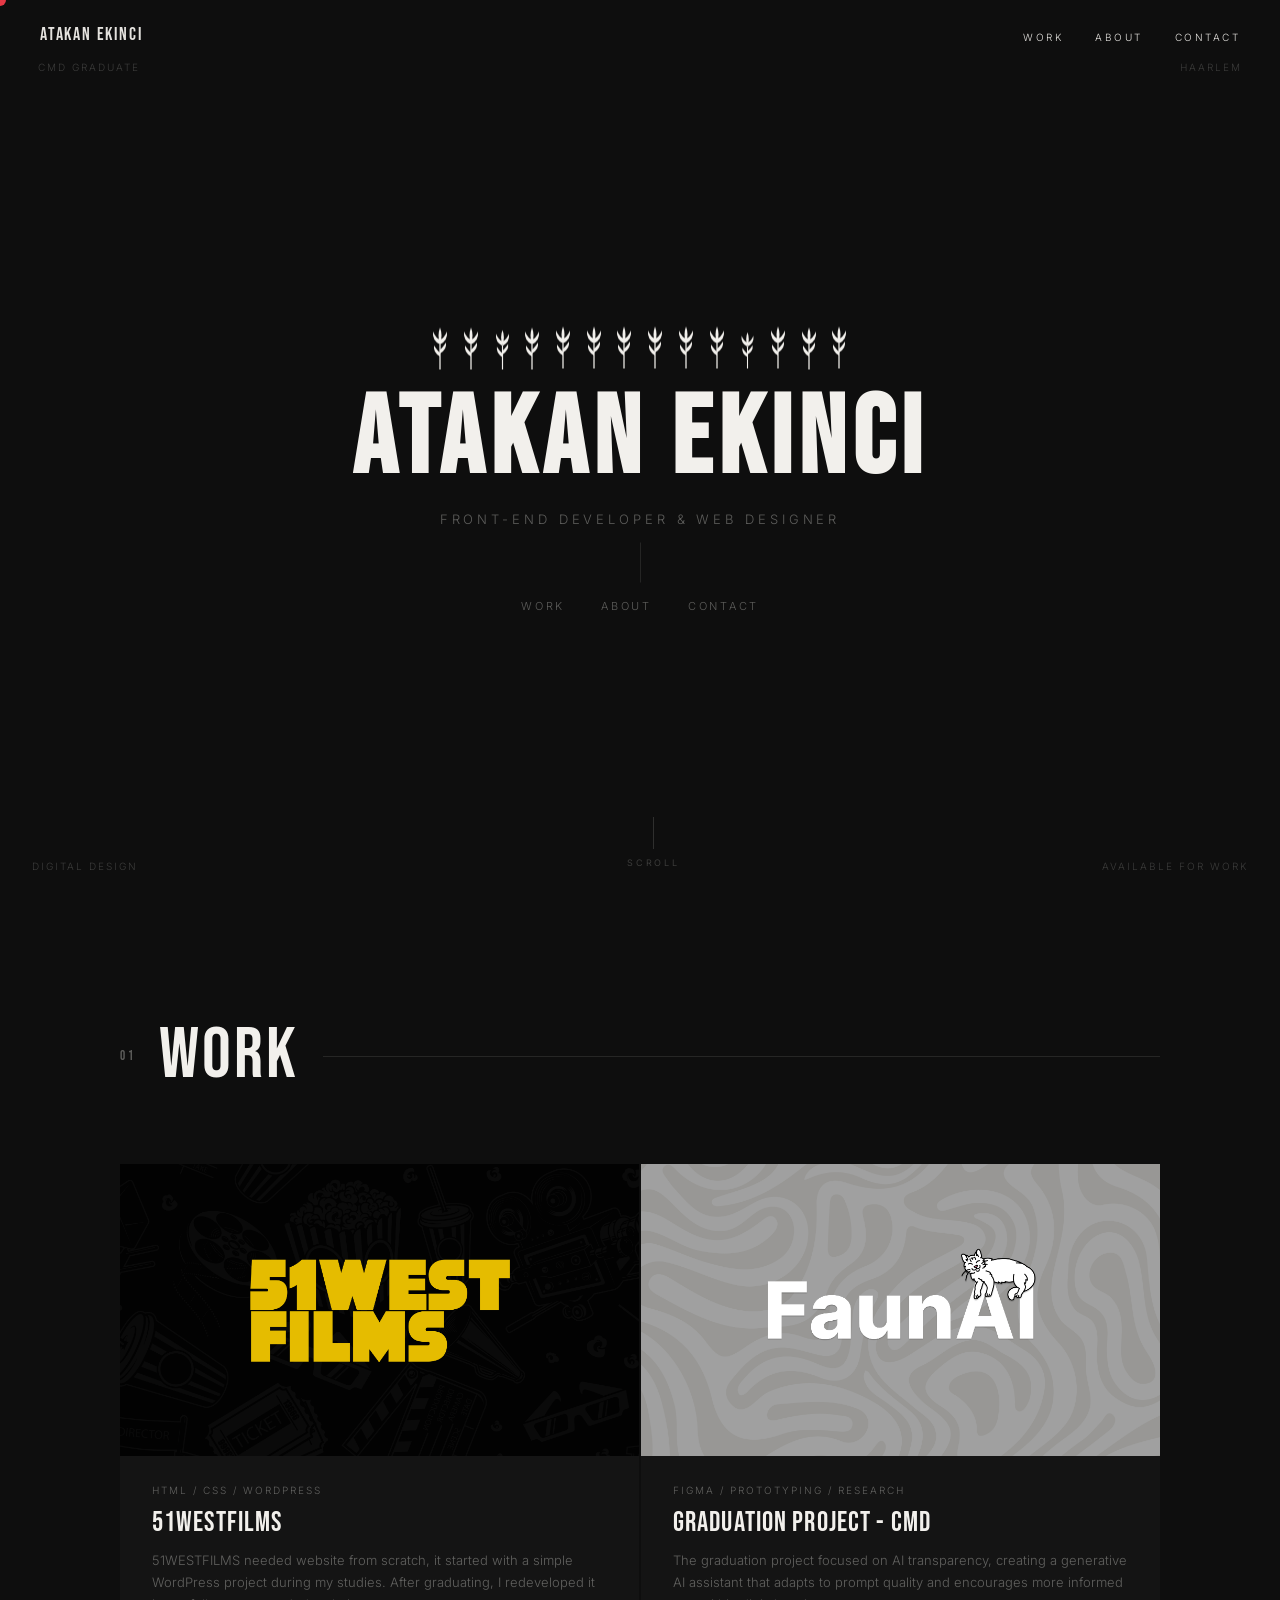
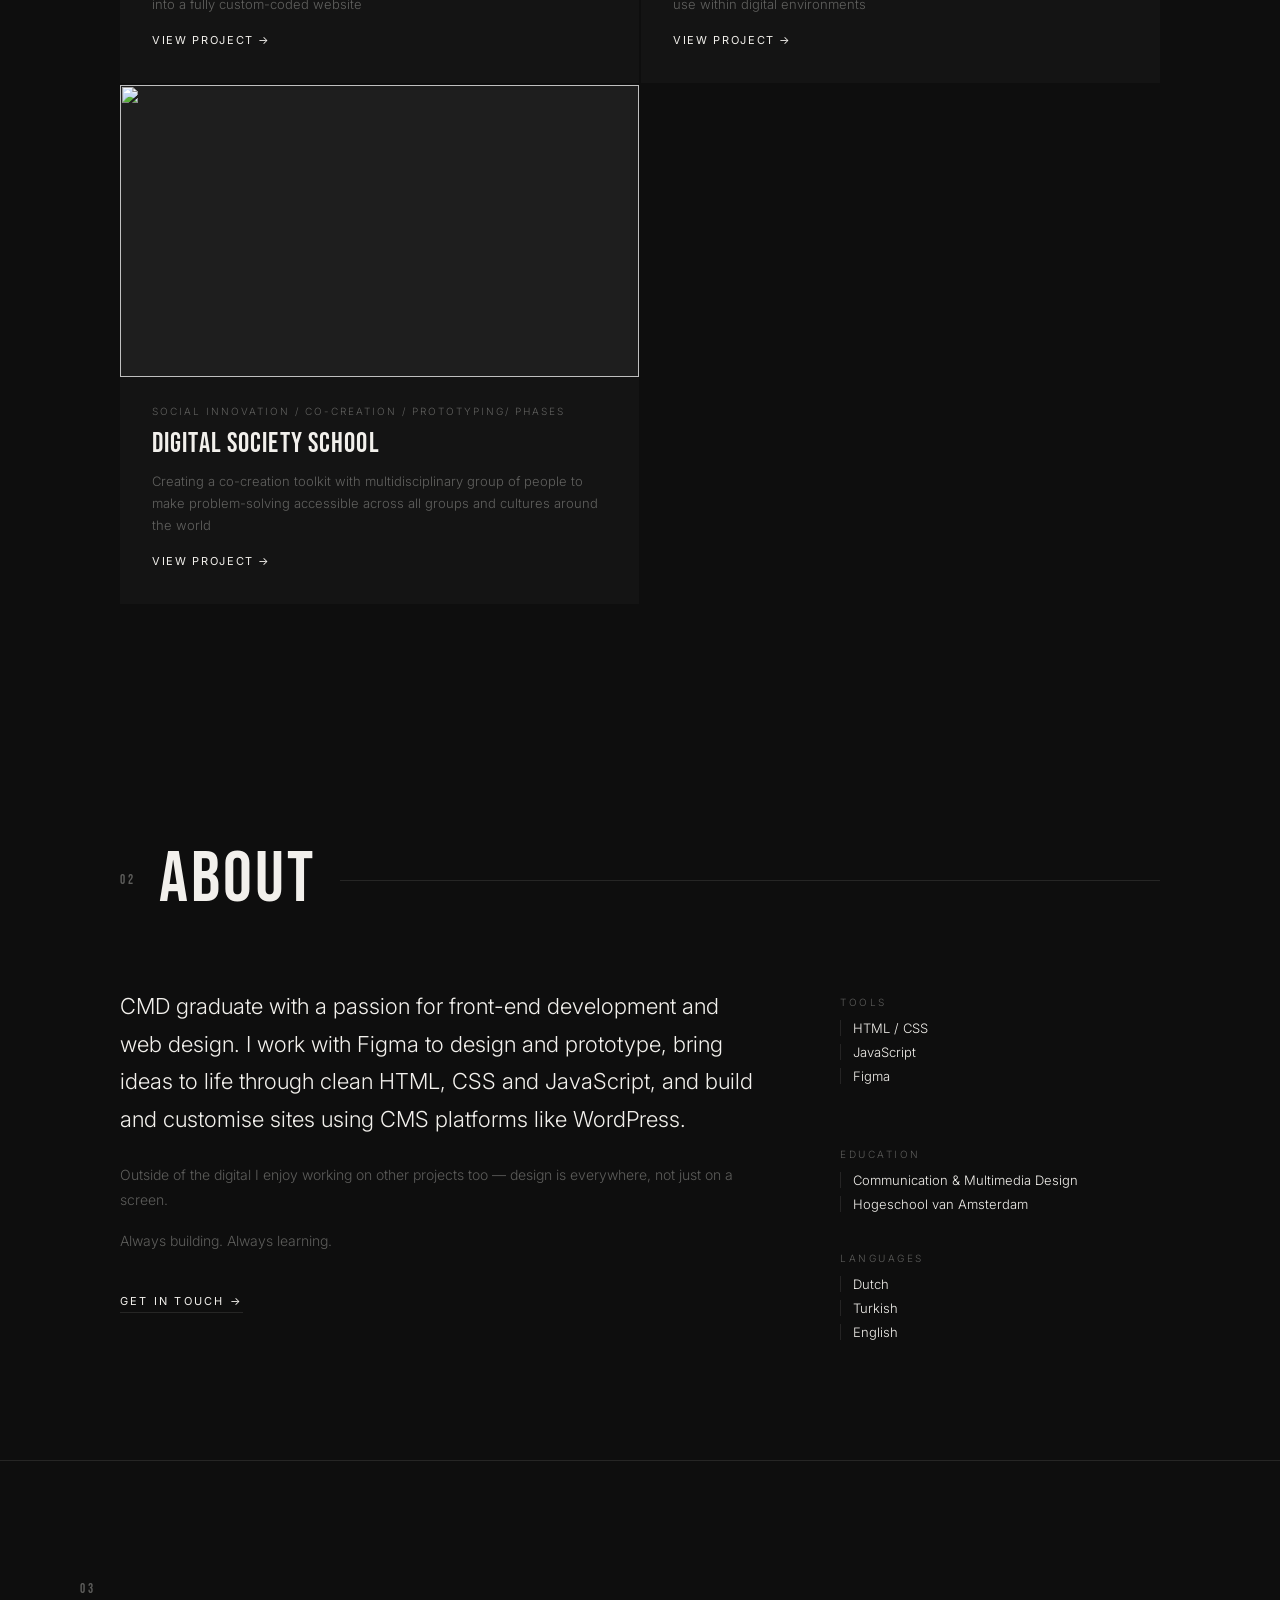
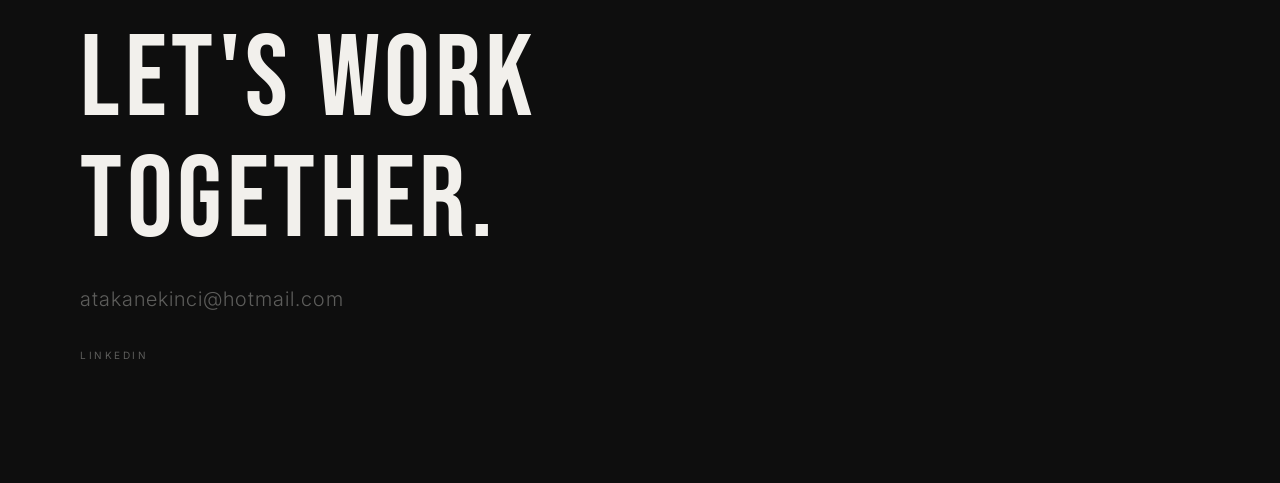
==== index.html @ c842e111 "Add files via upload" ====
<!DOCTYPE html>
<html lang="en">
<head>
  <meta charset="UTF-8">
  <meta name="viewport" content="width=device-width, initial-scale=1.0">
  <title>Portfolio</title>
  <link href="https://fonts.googleapis.com/css2?family=Bebas+Neue&family=Inter:wght@300;400&display=swap" rel="stylesheet">
  <link rel="stylesheet" href="style.css">
</head>
<body>

  <div class="cursor" id="cursor"></div>

  <header class="site-nav">
    <a href="index.html" class="site-nav-name">Atakan Ekinci</a>
    <nav>
      <ul class="site-nav-links">
        <li><a href="#work">Work</a></li>
        <li><a href="#about">About</a></li>
        <li><a href="#contact">Contact</a></li>
      </ul>
    </nav>
  </header>

  <!-- ─── HERO ─── -->
  <section class="page" id="hero">

      <video class="bg-video" autoplay muted loop playsinline>
    <source src="videos/background.mp4" type="video/mp4">
  </video>
  


  

    <p class="corner tl" aria-hidden="true">CMD Graduate</p>
    <p class="corner tr" aria-hidden="true">Haarlem</p>
    <p class="corner bl" aria-hidden="true">Digital Design</p>
    <p class="corner br" aria-hidden="true">Available for work</p>

    <div class="center">
          <div class="bars" aria-hidden="true">
      <span class="tulip"></span>
      <span class="tulip"></span>
      <span class="tulip"></span>
      <span class="tulip"></span>
      <span class="tulip"></span>
      <span class="tulip"></span>
      <span class="tulip"></span>
      <span class="tulip"></span>
      <span class="tulip"></span>
      <span class="tulip"></span>
      <span class="tulip"></span>
      <span class="tulip"></span>
      <span class="tulip"></span>
      <span class="tulip"></span>
    </div>

      <h1 class="name">Atakan Ekinci</h1>
      <p class="hero-title">Front-end Developer &amp; Web Designer</p>
      <span class="divider" aria-hidden="true"></span>
      <nav class="nav" aria-label="Page sections">
        <a href="#work">Work</a>
        <a href="#about">About</a>
        <a href="#contact">Contact</a>
      </nav>

    </div>

    <div class="scroll-hint" aria-hidden="true">
      <span class="scroll-line"></span>
      <span>Scroll</span>
    </div>

  </section>

  <main>

    <!-- ─── WORK ─── -->
    <section class="section" id="work">
      <header class="section-header">
        <span class="section-number">01</span>
        <h2 class="section-title">Work</h2>
        <span class="section-line" aria-hidden="true"></span>
      </header>

      <ul class="projects-grid">

        <li>
          <a href="project.html" class="project-card">
            <figure class="project-img placeholder"><img src="images/51WEST.png"></figure>
            <div class="project-info">
              <span class="project-tag">HTML / CSS / Wordpress </span>
              <h3 class="project-name">51WESTFILMS</h3>
              <p class="project-desc">51WESTFILMS needed website from scratch, it started with a simple WordPress project during my studies. After graduating, I redeveloped it into a fully custom-coded website</p>
              <span class="project-link">View project →</span>
            </div>
          </a>
        </li>

        <li>
          <a href="project.html" class="project-card">
            <figure class="project-img placeholder"><img src="images/FAUN.png"></figure>
            <div class="project-info">
              <span class="project-tag">Figma / Prototyping / Research</span>
              <h3 class="project-name">Graduation Project - CMD</h3>
              <p class="project-desc">The graduation project focused on AI transparency, creating a generative AI assistant that adapts to prompt quality and encourages more informed use within digital environments</p>
              <span class="project-link">View project →</span>
            </div>
          </a>
        </li>

        <li>
          <a href="project.html" class="project-card">
            <figure class="project-img placeholder"><img src="images/DSS.png"></figure>
            <div class="project-info">
              <span class="project-tag">Social Innovation / Co-creation / Prototyping/ Phases</span>
              <h3 class="project-name">Digital Society School</h3>
              <p class="project-desc">Creating a co-creation toolkit with multidisciplinary group of people to make problem-solving accessible across all groups and cultures around the world</p>
              <span class="project-link">View project →</span>
            </div>
          </a>
        </li>

            <li>
          <a href="project.html" class="project-card">
            <figure class="project-img placeholder"></figure>
            <div class="project-info">
              <span class="project-tag">Figma</span>
              <h3 class="project-name">Project Title</h3>
              <p class="project-desc"></p>
              <span class="project-link">View project →</span>
            </div>
          </a>
        </li>

      </ul>
    </section>

    <!-- ─── ABOUT ─── -->
    <section class="section" id="about">
      <header class="section-header">
        <span class="section-number">02</span>
        <h2 class="section-title">About</h2>
        <span class="section-line" aria-hidden="true"></span>
      </header>

      <div class="about-grid">
        <div class="about-text">
          <p class="about-intro">CMD graduate with a passion for front-end development and web design. I work with Figma to design and prototype, bring ideas to life through clean HTML, CSS and JavaScript, and build and customise sites using CMS platforms like WordPress.</p>
          <p class="about-body">Outside of the digital I enjoy working on other projects too — design is everywhere, not just on a screen.</p>
          <p class="about-body">Always building. Always learning.</p>
          <a href="#contact" class="about-cta">Get in touch →</a>
        </div>

        <aside class="about-aside">
          <dl class="skills-block">
            <dt class="skills-label">Tools</dt>
            <dd>
              <ul class="skills-list">
                <li>HTML / CSS</li>
                <li>JavaScript</li>
                <li>Figma</li>
                <li>WordPress</li>
              </ul>
            </dd>
          </dl>
          <dl class="skills-block">
            <dt class="skills-label">Education</dt>
            <dd>
              <ul class="skills-list">
                <li>Communication &amp; Multimedia Design</li>
                <li>Hogeschool van Amsterdam</li>
              </ul>
            </dd>
          </dl>
          <dl class="skills-block">
            <dt class="skills-label">Languages</dt>
            <dd>
              <ul class="skills-list">
                <li>Dutch</li>
                <li>Turkish</li>
                <li>English</li>
              </ul>
            </dd>
          </dl>
        </aside>
      </div>
    </section>

  </main>

  <!-- ─── CONTACT ─── -->
  <footer class="section--last" id="contact">
    <div class="contact-inner">
      <span class="section-number">03</span>
      <h2 class="contact-heading">Let's work<br>together.</h2>
      <a href="mailto:yourmail@email.com" class="contact-email">atakanekinci@hotmail.com</a>
      <ul class="contact-socials">
        <li><a href="#">LinkedIn</a></li>
      </ul>
    </div>
  </footer>

  <script>
    const cursor = document.getElementById('cursor');
    document.addEventListener('mousemove', e => {
      cursor.style.left = e.clientX + 'px';
      cursor.style.top  = e.clientY + 'px';
    });
  </script>

</body>
</html>
---- style.css ----
*, *::before, *::after { margin: 0; padding: 0; box-sizing: border-box; }

:root {
  --black: #0e0e0e;
  --white: #f2f0ec;
  --muted: rgba(242,240,236,0.35);
  --border: rgba(242,240,236,0.1);
  --red: #e63946;
}

html { scroll-behavior: smooth; }

body {
  background: var(--black);
  color: var(--white);
  font-family: 'Inter', sans-serif;
  overflow-x: hidden;
}

/* ════════════════════════════
   CURSOR
   ════════════════════════════ */
body { cursor: none; }
*, a, button { cursor: none; }

.cursor {
  position: fixed;
  top: 0; left: 0;
  width: 0.75rem; height: 0.75rem;
  background: var(--red);
  border-radius: 50%;
  pointer-events: none;
  z-index: 9999;
  translate: -50% -50%;
  transition: scale 0.15s ease;
}

/* ════════════════════════════
   FIXED NAV
   ════════════════════════════ */
.site-nav {
  position: fixed;
  top: 0; left: 0; right: 0;
  z-index: 100;
  display: flex;
  align-items: center;
  justify-content: space-between;
  padding: 1.5rem 2.5rem;
  mix-blend-mode: difference;
}

.site-nav-name {
  font-family: 'Bebas Neue', sans-serif;
  font-size: 1.125rem;
  letter-spacing: 0.1em;
  color: var(--white);
  text-decoration: none;
}

.site-nav-links {
  display: flex;
  gap: 2rem;
  list-style: none;
}

.site-nav-links a {
  font-size: 0.625rem;
  letter-spacing: 0.25em;
  text-transform: uppercase;
  color: var(--white);
  text-decoration: none;
  font-weight: 300;
  transition: opacity 0.2s;
}
.site-nav-links a:hover { opacity: 0.5; }

/* ════════════════════════════
   HERO
   ════════════════════════════ */
   .bg-video {
  position: absolute;
  inset: 0;
  width: 100vw;
  height: 100vh;
  object-fit: cover;
  z-index: 0;
  opacity: 0.1; /* dim it so text stays readable */
}
.page {
  position: relative;
  width: 100vw;
  height: 100vh;
  display: flex;
  align-items: center;
  justify-content: center;
  overflow: hidden;
}

/* tulips — decorative top strip, never overlaps center content */
.bars {
  display: flex;
  align-items: flex-end;
  justify-content: center;
  gap: clamp(0.3rem, 0.8vw, 0.75rem);
  /* no position: absolute, no top/left/right */
  /* width matches the name naturally */
  width: 100%;
  pointer-events: none;
}

/* individual tulip */
.tulip {
  flex-shrink: 0;
  width: clamp(0.75rem, 1.6vw, 1.75rem);
  height: clamp(2rem, 6vh, 5rem);
  opacity: 0;
  animation: dropIn 0.8s cubic-bezier(0.16, 1, 0.3, 1) forwards;
  background-image: url("data:image/svg+xml,%3Csvg xmlns='http://www.w3.org/2000/svg' viewBox='0 0 40 88'%3E%3Cline x1='20' y1='88' x2='20' y2='38' stroke='%23f2f0ec' stroke-width='2.5' stroke-linecap='round'/%3E%3Cpath d='M20 62 Q6 54 8 40 Q16 52 20 54' fill='%23f2f0ec'/%3E%3Cpath d='M20 56 Q34 48 32 34 Q24 46 20 48' fill='%23f2f0ec'/%3E%3Cpath d='M20 38 Q4 30 6 12 Q12 26 20 28' fill='%23f2f0ec'/%3E%3Cpath d='M20 38 Q36 30 34 12 Q28 26 20 28' fill='%23f2f0ec'/%3E%3Cpath d='M20 36 Q14 20 20 4 Q26 20 20 36' fill='%23f2f0ec'/%3E%3C/svg%3E");
  background-size: contain;
  background-repeat: no-repeat;
  background-position: bottom center;
}

/* heights use clamp so they scale with the viewport */
.tulip:nth-child(1)  { height: clamp(1.8rem, 5.5vh,  4.375rem); transform: rotate(-6deg);  animation-delay: 0.05s; }
.tulip:nth-child(2)  { height: clamp(2.4rem, 7.5vh,  5.9375rem);transform: rotate(4deg);   animation-delay: 0.12s; }
.tulip:nth-child(3)  { height: clamp(1.5rem, 4.5vh,  3.75rem);  transform: rotate(-3deg);  animation-delay: 0.2s;  }
.tulip:nth-child(4)  { height: clamp(2.8rem, 8.5vh,  6.875rem); transform: rotate(8deg);   animation-delay: 0.08s; }
.tulip:nth-child(5)  { height: clamp(1.9rem, 5.8vh,  4.6875rem);transform: rotate(-9deg);  animation-delay: 0.18s; }
.tulip:nth-child(6)  { height: clamp(2.2rem, 7vh,    5.625rem); transform: rotate(2deg);   animation-delay: 0.25s; }
.tulip:nth-child(7)  { height: clamp(2.9rem, 9vh,    7.1875rem);transform: rotate(-5deg);  animation-delay: 0.1s;  }
.tulip:nth-child(8)  { height: clamp(1.6rem, 5vh,    4.0625rem);transform: rotate(7deg);   animation-delay: 0.3s;  }
.tulip:nth-child(9)  { height: clamp(2.5rem, 7.8vh,  6.25rem);  transform: rotate(-2deg);  animation-delay: 0.15s; }
.tulip:nth-child(10) { height: clamp(2rem,   6.2vh,  5rem);     transform: rotate(10deg);  animation-delay: 0.22s; }
.tulip:nth-child(11) { height: clamp(1.4rem, 4.2vh,  3.4375rem);transform: rotate(-7deg);  animation-delay: 0.07s; }
.tulip:nth-child(12) { height: clamp(2.6rem, 8.2vh,  6.5625rem);transform: rotate(3deg);   animation-delay: 0.28s; }
.tulip:nth-child(13) { height: clamp(1.8rem, 5.5vh,  4.5rem);   transform: rotate(-4deg);  animation-delay: 0.16s; }
.tulip:nth-child(14) { height: clamp(2.2rem, 6.8vh,  5.5rem);   transform: rotate(6deg);   animation-delay: 0.2s;  }

@keyframes dropIn {
  from { opacity: 0; transform: scaleY(0); transform-origin: bottom; }
  to   { opacity: 1; transform: scaleY(1); }
}

/* center content */
.page {
  position: relative; /* dit moet erin — waarschijnlijk ontbreekt het */
  width: 100vw;
  height: 100vh;
  display: flex;
  align-items: center;
  justify-content: center;
  overflow: hidden;
}

.center {
  position: absolute;
  top: 50%;
  left: 50%;
  transform: translate(-50%, -50%);
  z-index: 10;
  text-align: center;
  display: flex;
  flex-direction: column;
  align-items: center;
  gap: 1rem;
  width: 90%;
}
.name {
  font-family: 'Bebas Neue', sans-serif;
  font-size: clamp(3.25rem, 10vw, 6.875rem);
  letter-spacing: 0.06em;
  line-height: 1;
  opacity: 0;
  animation: fadeUp 0.9s 0.6s cubic-bezier(0.16, 1, 0.3, 1) forwards;
}
.hero-title {
  font-size: clamp(0.6875rem, 1.4vw, 0.8125rem);
  font-weight: 300;
  letter-spacing: 0.3em;
  text-transform: uppercase;
  color: var(--muted);
  opacity: 0;
  animation: fadeUp 0.9s 0.85s cubic-bezier(0.16, 1, 0.3, 1) forwards;
}
.divider {
  width: 0.0625rem; height: 2.5rem;
  background: var(--border);
  opacity: 0;
  animation: fadeUp 0.9s 1s cubic-bezier(0.16, 1, 0.3, 1) forwards;
}
.nav {
  display: flex;
  gap: 2.25rem;
  opacity: 0;
  animation: fadeUp 0.9s 1.1s cubic-bezier(0.16, 1, 0.3, 1) forwards;
}
.nav a {
  font-size: 0.6875rem;
  letter-spacing: 0.25em;
  text-transform: uppercase;
  color: var(--muted);
  text-decoration: none;
  transition: color 0.2s ease;
  font-weight: 300;
}
.nav a:hover { color: var(--white); }

@keyframes fadeUp {
  from { opacity: 0; transform: translateY(1.125rem); }
  to   { opacity: 1; transform: translateY(0); }
}

.corner {
  position: absolute;
  font-size: 0.625rem;
  letter-spacing: 0.2em;
  text-transform: uppercase;
  color: rgba(242,240,236,0.2);
  font-weight: 300;
  opacity: 0;
  animation: fadeUp 1s 1.3s ease forwards;
}
.corner.tl { top: 3.8rem; left: 2.4rem; }
.corner.tr { top: 3.8rem; right: 2.4rem; text-align: right; }
.corner.bl { bottom: 1.75rem; left: 2rem; }
.corner.br { bottom: 1.75rem; right: 2rem; text-align: right; }

.scroll-hint {
  position: absolute;
  bottom: 2rem; left: 49%;
  transform: translateX(-50%);
  display: flex;
  flex-direction: column;
  align-items: center;
  gap: 0.5rem;
  opacity: 0;
  animation: fadeUp 1s 1.5s ease forwards;
}
.scroll-hint span {
  font-size: 0.5625rem;
  letter-spacing: 0.3em;
  text-transform: uppercase;
  color: rgba(242,240,236,0.2);
}
.scroll-line {
  width: 0.0625rem; height: 2rem;
  background: rgba(242,240,236,0.15);
  animation: pulse 2s 2s infinite;
}
@keyframes pulse {
  0%, 100% { opacity: 0.15; }
  50%       { opacity: 0.5;  }
}

/* ════════════════════════════
   SHARED SECTION STYLES
   ════════════════════════════ */
.section {
  padding: 7.5rem 5rem;
  max-width: 75rem;
  margin: 0 auto;
}

.section-header {
  display: flex;
  align-items: center;
  gap: 1.5rem;
  margin-bottom: 4.5rem;
}
.section-number {
  font-family: 'Bebas Neue', sans-serif;
  font-size: 0.8125rem;
  letter-spacing: 0.2em;
  color: var(--muted);
}
.section-title {
  font-family: 'Bebas Neue', sans-serif;
  font-size: clamp(2.25rem, 6vw, 4.5rem);
  letter-spacing: 0.04em;
  font-weight: 400;
  line-height: 1;
}
.section-line {
  flex: 1;
  height: 0.0625rem;
  background: var(--border);
}

/* ════════════════════════════
   WORK
   ════════════════════════════ */
ul {
  list-style: none;
}

ul li:nth-of-type(4){
  visibility: hidden;
}
.projects-grid {
  display: grid;
  grid-template-columns: repeat(2, 1fr);
  gap: 0.125rem;
}

a.project-card {
  display: block;
  text-decoration: none;
  color: inherit;
  background: #141414;
  overflow: hidden;
  transition: background 0.3s ease;
}
a.project-card:hover { background: #1c1c1c; }

.project-img {
  width: 100%;
  aspect-ratio: 16/9;
  background: #1e1e1e;
  position: relative;
  overflow: hidden;
}
.project-img.placeholder::after {
  position: absolute;
  inset: 0;
  display: flex;
  align-items: center;
  justify-content: center;
  font-size: 0.625rem;
  letter-spacing: 0.2em;
  text-transform: uppercase;
  color: rgba(242,240,236,0.15);
}
.project-img img {
  width: 100%;
  height: 100%;
  object-fit: cover;
  display: block;
}

.project-info {
  padding: 1.75rem 2rem 2.25rem;
  display: flex;
  flex-direction: column;
  gap: 0.625rem;
}
.project-tag {
  font-size: 0.625rem;
  letter-spacing: 0.2em;
  text-transform: uppercase;
  color: var(--muted);
  font-weight: 300;
}
.project-name {
  font-family: 'Bebas Neue', sans-serif;
  font-size: 1.75rem;
  letter-spacing: 0.04em;
  font-weight: 400;
}
.project-desc {
  font-size: 0.8125rem;
  font-weight: 300;
  line-height: 1.7;
  color: var(--muted);
}
.project-link {
  font-size: 0.6875rem;
  letter-spacing: 0.15em;
  text-transform: uppercase;
  color: var(--white);
  text-decoration: none;
  margin-top: 0.5rem;
  display: inline-block;
  transition: opacity 0.2s;
}
.project-link:hover { opacity: 0.5; }

/* ════════════════════════════
   ABOUT
   ════════════════════════════ */
.about-grid {
  display: grid;
  grid-template-columns: 1fr 20rem;
  gap: 5rem;
  align-items: start;
}
.about-intro {
  font-size: clamp(1rem, 2vw, 1.375rem);
  font-weight: 300;
  line-height: 1.7;
  margin-bottom: 1.5rem;
}
.about-body {
  font-size: 0.875rem;
  font-weight: 300;
  line-height: 1.8;
  color: var(--muted);
  margin-bottom: 1rem;
}
.about-cta {
  display: inline-block;
  margin-top: 1.5rem;
  font-size: 0.6875rem;
  letter-spacing: 0.2em;
  text-transform: uppercase;
  color: var(--white);
  text-decoration: none;
  border-bottom: 0.0625rem solid var(--border);
  padding-bottom: 0.25rem;
  transition: border-color 0.2s;
}
.about-cta:hover { border-color: var(--white); }

.about-aside {
  display: flex;
  flex-direction: column;
  gap: 2.5rem;
  padding-top: 0.5rem;
}
.skills-block {
  display: flex;
  flex-direction: column;
  gap: 0.75rem;
}
.skills-label {
  font-size: 0.625rem;
  letter-spacing: 0.25em;
  text-transform: uppercase;
  color: var(--muted);
  font-weight: 300;
}
.skills-list {
  list-style: none;
  display: flex;
  flex-direction: column;
  gap: 0.5rem;
}
.skills-list li {
  font-size: 0.8125rem;
  font-weight: 300;
  color: var(--white);
  padding-left: 0.75rem;
  border-left: 0.0625rem solid var(--border);
}

/* ════════════════════════════
   CONTACT
   ════════════════════════════ */
.section--last {
  min-height: 60vh;
  display: flex;
  align-items: center;
  border-top: 0.0625rem solid var(--border);
  padding: 7.5rem 5rem;
  max-width: 100%;
}
.contact-inner {
  max-width: 75rem;
  margin: 0 auto;
  width: 100%;
  display: flex;
  flex-direction: column;
  gap: 1.5rem;
}
.contact-heading {
  font-family: 'Bebas Neue', sans-serif;
  font-size: clamp(3.25rem, 9vw, 7.5rem);
  letter-spacing: 0.04em;
  font-weight: 400;
  line-height: 1.05;
}
.contact-email {
  font-size: clamp(0.875rem, 2vw, 1.25rem);
  font-weight: 300;
  color: var(--muted);
  text-decoration: none;
  letter-spacing: 0.05em;
  transition: color 0.2s;
}
.contact-email:hover { color: var(--white); }
.contact-socials {
  display: flex;
  gap: 2rem;
  margin-top: 0.5rem;
}
.contact-socials a {
  font-size: 0.625rem;
  letter-spacing: 0.25em;
  text-transform: uppercase;
  color: var(--muted);
  text-decoration: none;
  transition: color 0.2s;
}
.contact-socials a:hover { color: var(--white); }

/* ════════════════════════════
   PROJECT DETAIL PAGE
   ════════════════════════════ */
.project-hero {
  padding: 10rem 5rem 5rem;
  max-width: 75rem;
  margin: 0 auto;
  display: flex;
  flex-direction: column;
  gap: 3.5rem;
}

.back-link {
  font-size: 0.625rem;
  letter-spacing: 0.25em;
  text-transform: uppercase;
  color: var(--muted);
  text-decoration: none;
  font-weight: 300;
  transition: color 0.2s;
  align-self: flex-start;
}
.back-link:hover { color: var(--white); }

.project-hero-header {
  display: flex;
  flex-direction: column;
  gap: 1rem;
  max-width: 48.75rem;
}
.project-hero-number {
  font-size: 0.625rem;
  letter-spacing: 0.25em;
  text-transform: uppercase;
  color: var(--muted);
  font-weight: 300;
}
.project-hero-title {
  font-family: 'Bebas Neue', sans-serif;
  font-size: clamp(3.25rem, 9vw, 6.875rem);
  letter-spacing: 0.04em;
  font-weight: 400;
  line-height: 1;
}
.project-hero-sub {
  font-size: clamp(0.875rem, 1.8vw, 1.125rem);
  font-weight: 300;
  color: var(--muted);
  line-height: 1.6;
  max-width: 35rem;
}

.project-hero-img {
  width: 100%;
  display: flex;
  flex-direction: column;
  gap: 0.75rem;
}
.project-hero-img img {
  width: 100%;
  aspect-ratio: 16/9;
  object-fit: cover;
  display: block;
  background: #1a1a1a;
}
.project-hero-img figcaption,
.project-gallery figcaption,
.project-img-wide figcaption {
  font-size: 0.625rem;
  letter-spacing: 0.2em;
  text-transform: uppercase;
  color: rgba(242,240,236,0.2);
  font-weight: 300;
}

/* meta strip */
.project-meta {
  border-top: 0.0625rem solid var(--border);
  border-bottom: 0.0625rem solid var(--border);
  padding: 2.5rem 5rem;
  max-width: 75rem;
  margin: 0 auto;
}
.project-meta-grid {
  display: grid;
  grid-template-columns: repeat(4, 1fr);
  gap: 2.5rem;
}
.meta-item {
  display: flex;
  flex-direction: column;
  gap: 0.625rem;
}
.meta-item dt {
  font-size: 0.625rem;
  letter-spacing: 0.25em;
  text-transform: uppercase;
  color: var(--muted);
  font-weight: 300;
}
.meta-item dd {
  font-size: 0.8125rem;
  font-weight: 300;
  color: var(--white);
  line-height: 1.6;
}
.meta-links dd {
  display: flex;
  flex-direction: column;
  gap: 0.375rem;
}
.meta-links a {
  font-size: 0.8125rem;
  font-weight: 300;
  color: var(--white);
  text-decoration: none;
  transition: opacity 0.2s;
}
.meta-links a:hover { opacity: 0.5; }

/* case study */
.project-body {
  max-width: 75rem;
  margin: 0 auto;
  padding: 6.25rem 5rem;
  display: flex;
  flex-direction: column;
  gap: 5rem;
}
.case-block {
  display: grid;
  grid-template-columns: 12.5rem 1fr;
  gap: 2.5rem;
  align-items: start;
}
.case-label {
  font-size: 0.625rem;
  letter-spacing: 0.25em;
  text-transform: uppercase;
  color: var(--muted);
  font-weight: 300;
  padding-top: 0.25rem;
}
.case-text {
  font-size: clamp(0.875rem, 1.6vw, 1.0625rem);
  font-weight: 300;
  line-height: 1.8;
  color: rgba(242,240,236,0.8);
}
.case-list {
  list-style: none;
  margin-top: 1.25rem;
  display: flex;
  flex-direction: column;
  gap: 0.625rem;
  grid-column: 2;
}
.case-list li {
  font-size: 0.875rem;
  font-weight: 300;
  color: var(--muted);
  padding-left: 1rem;
  border-left: 0.0625rem solid var(--border);
}

/* gallery */
.project-gallery {
  display: grid;
  grid-template-columns: repeat(2, 1fr);
  gap: 0.125rem;
  max-width: 75rem;
  margin: 0 auto;
  width: 100%;
}
.project-gallery figcaption {
  grid-column: 1 / -1;
  padding: 0.75rem 0 0;
}
.gallery-img {
  width: 100%;
  aspect-ratio: 4/3;
  object-fit: cover;
  display: block;
  background: #1a1a1a;
}

/* wide image */
.project-img-wide {
  max-width: 75rem;
  margin: 0 auto;
  width: 100%;
  display: flex;
  flex-direction: column;
  gap: 0.75rem;
}
.project-img-wide img {
  width: 100%;
  aspect-ratio: 21/9;
  object-fit: cover;
  display: block;
  background: #1a1a1a;
}

/* prev/next */
.project-nav {
  display: grid;
  grid-template-columns: 1fr 1fr;
  border-top: 0.0625rem solid var(--border);
}
.project-nav-prev,
.project-nav-next {
  display: flex;
  flex-direction: column;
  gap: 0.625rem;
  padding: 3rem 5rem;
  text-decoration: none;
  color: var(--white);
  transition: background 0.2s;
}
.project-nav-prev:hover,
.project-nav-next:hover { background: #141414; }
.project-nav-next {
  text-align: right;
  border-left: 0.0625rem solid var(--border);
}
.project-nav-prev span,
.project-nav-next span {
  font-size: 0.625rem;
  letter-spacing: 0.25em;
  text-transform: uppercase;
  color: var(--muted);
  font-weight: 300;
}
.project-nav-prev strong,
.project-nav-next strong {
  font-family: 'Bebas Neue', sans-serif;
  font-size: clamp(1.375rem, 3vw, 2.25rem);
  letter-spacing: 0.04em;
  font-weight: 400;
}

/* ════════════════════════════
   RESPONSIVE
   ════════════════════════════ */
@media (max-width: 48em) {

  /* hide fixed nav on mobile so hero center content breathes */
  .site-nav { display: none; }

  .corner.tl { top: 1.25rem; left: 1.25rem; }
  .corner.tr { top: 1.25rem; right: 1.25rem; }

  /* shrink tulip strip further on mobile */
  .bars {
    height: clamp(21rem, 8vh, 5.5rem);
    gap: clamp(0.2rem, 0.5vw, 0.45rem);
    padding: 0 0.5rem;
  }

  .section { padding: 5rem 1.5rem; }
  .section-header { margin-bottom: 3rem; }
  .section--last { padding: 5rem 1.5rem; min-height: auto; }

  .projects-grid { grid-template-columns: 1fr; }

  .about-grid { grid-template-columns: 1fr; gap: 3rem; }

  .contact-socials { gap: 1.25rem; flex-wrap: wrap; }

  .scroll-hint span{visibility: hidden;}


  /* project page */
  .project-hero { padding: 4rem 1.5rem 3.75rem; gap: 2.5rem; }
  .project-meta { padding: 2rem 1.5rem; }
  .project-meta-grid { grid-template-columns: repeat(2, 1fr); gap: 1.75rem; }
  .project-body { padding: 4rem 1.5rem; gap: 3.5rem; }
  .case-block { grid-template-columns: 1fr; gap: 0.75rem; }
  .case-list { grid-column: 1; }
  .project-gallery { grid-template-columns: 1fr; }
  .project-img-wide img { aspect-ratio: 16/9; }
  .project-nav { grid-template-columns: 1fr; }
  .project-nav-prev, .project-nav-next { padding: 2rem 1.5rem; }
  .project-nav-next { text-align: left; border-left: none; border-top: 0.0625rem solid var(--border); }
}

@media (max-width: 30em) {
  .name { font-size: clamp(2.75rem, 16vw, 4.5rem); }
  .section { padding: 4rem 1.25rem; }
  .project-info { padding: 1.25rem 1.25rem 1.75rem; }
  .project-hero-title { font-size: clamp(2.75rem, 14vw, 4.5rem); }
  .project-meta-grid { grid-template-columns: 1fr; }
}

@media (max-width: 48em) {
  .center {
    position: absolute;
    top: 35%;
    left: 50%;
    transform: translate(-50%, -50%);
    width: 90%;
  }
}
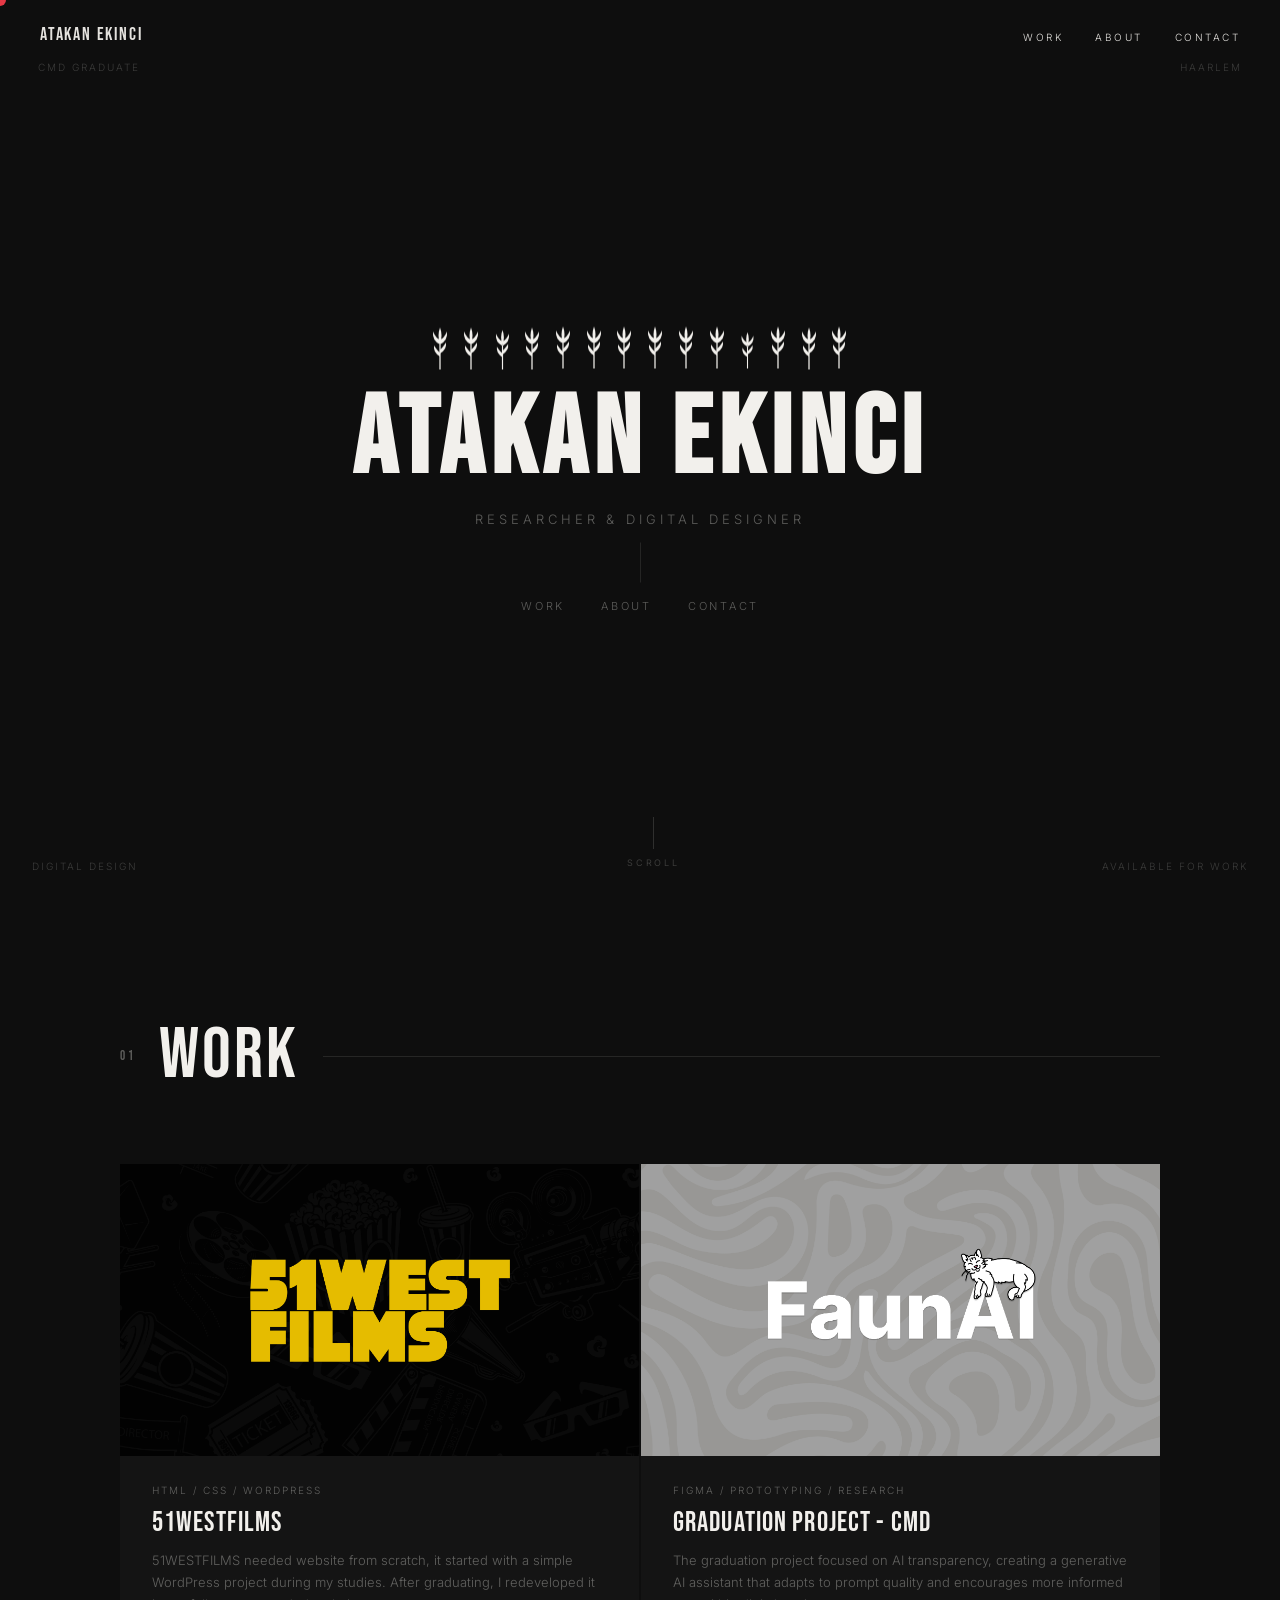
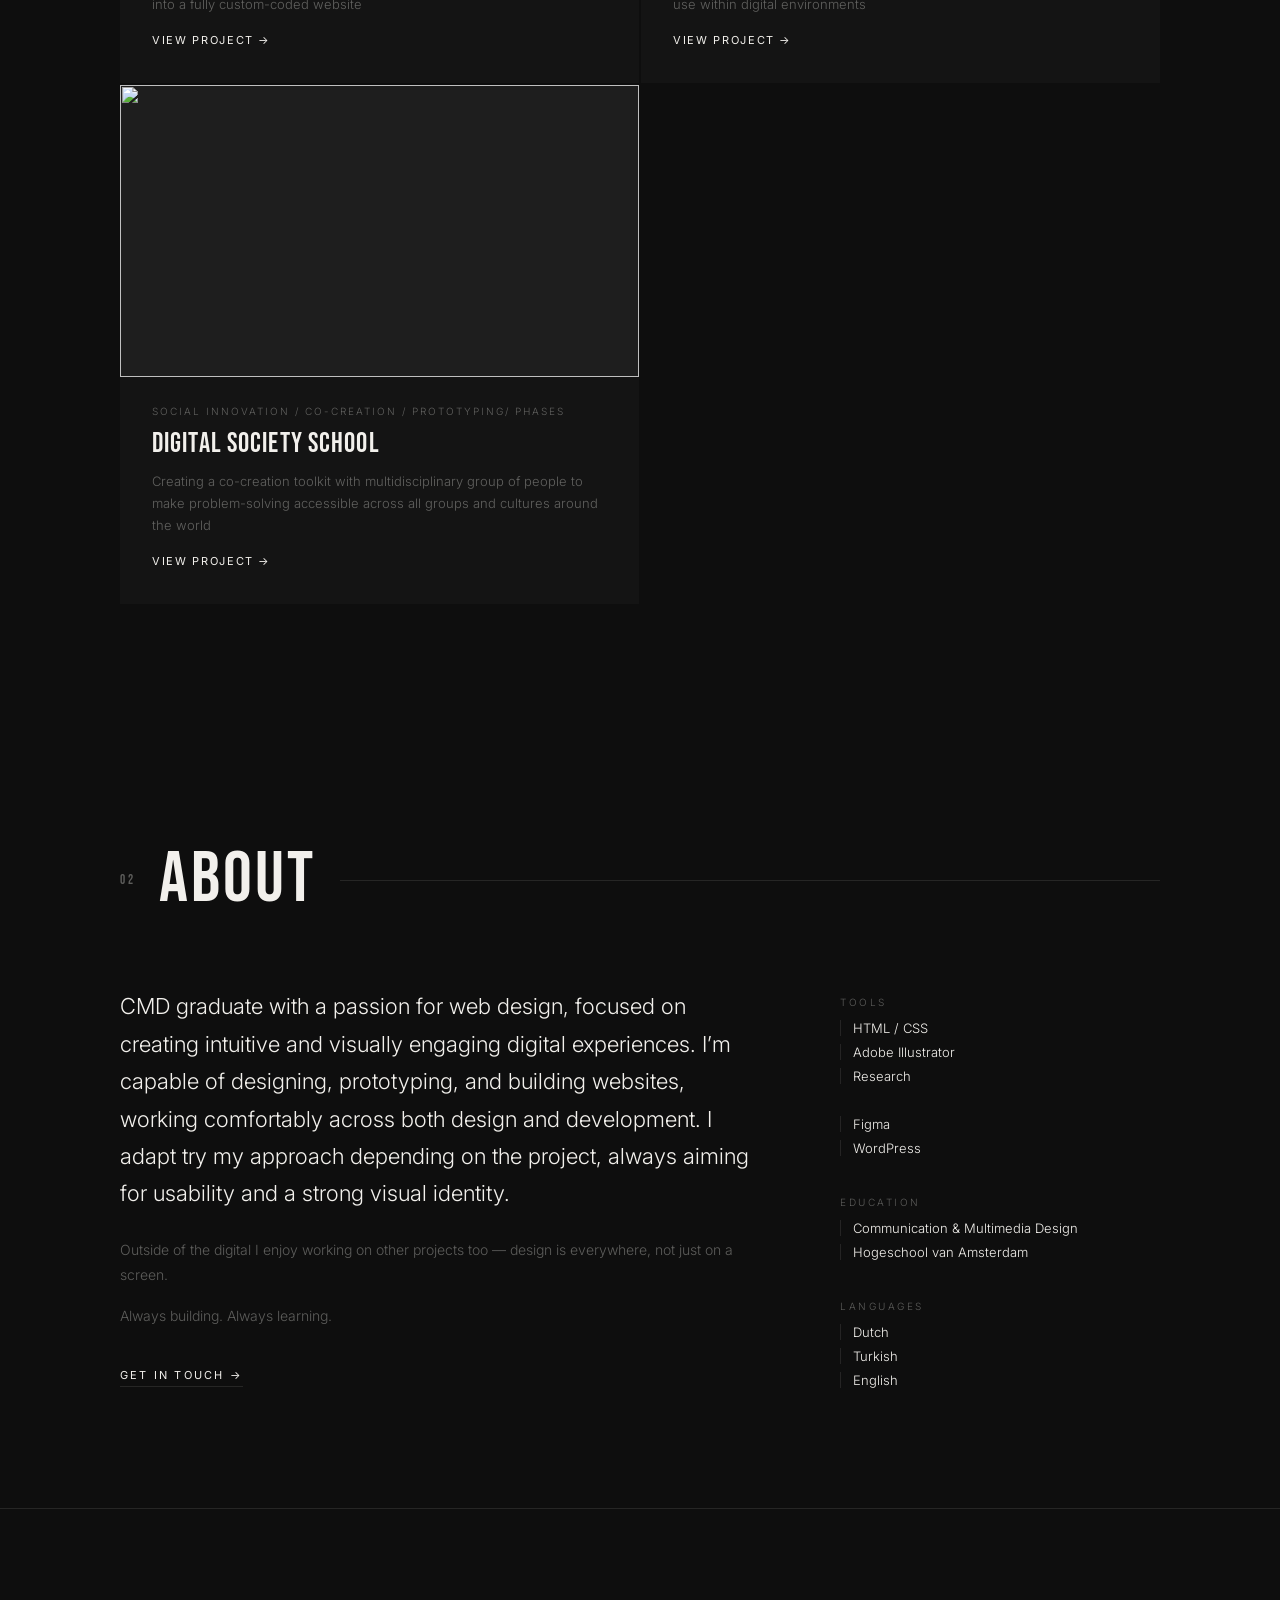
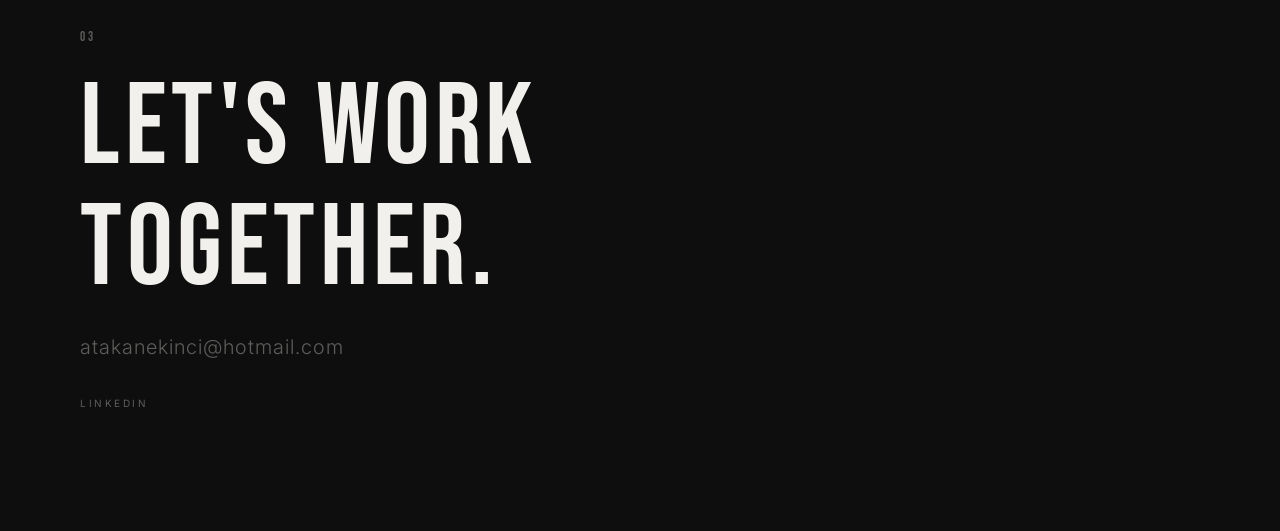
==== commit 01015fa3: "Add files via upload" ====
--- a/index.html
+++ b/index.html
@@ -57,7 +57,7 @@
     </div>
 
       <h1 class="name">Atakan Ekinci</h1>
-      <p class="hero-title">Front-end Developer &amp; Web Designer</p>
+      <p class="hero-title">Researcher &amp; Digital Designer</p>
       <span class="divider" aria-hidden="true"></span>
       <nav class="nav" aria-label="Page sections">
         <a href="#work">Work</a>
@@ -147,7 +147,9 @@
 
       <div class="about-grid">
         <div class="about-text">
-          <p class="about-intro">CMD graduate with a passion for front-end development and web design. I work with Figma to design and prototype, bring ideas to life through clean HTML, CSS and JavaScript, and build and customise sites using CMS platforms like WordPress.</p>
+          <p class="about-intro">CMD graduate with a passion for web design, focused on creating intuitive and visually engaging digital experiences.
+             I’m capable of designing, prototyping, and building websites, working comfortably across both design and development.
+              I adapt try my approach depending on the project, always aiming for usability and a strong visual identity.</p>
           <p class="about-body">Outside of the digital I enjoy working on other projects too — design is everywhere, not just on a screen.</p>
           <p class="about-body">Always building. Always learning.</p>
           <a href="#contact" class="about-cta">Get in touch →</a>
@@ -159,7 +161,9 @@
             <dd>
               <ul class="skills-list">
                 <li>HTML / CSS</li>
-                <li>JavaScript</li>
+                <li>Adobe Illustrator</li>
+                <li>Research</li>
+                <li>Prototyping</li>
                 <li>Figma</li>
                 <li>WordPress</li>
               </ul>
